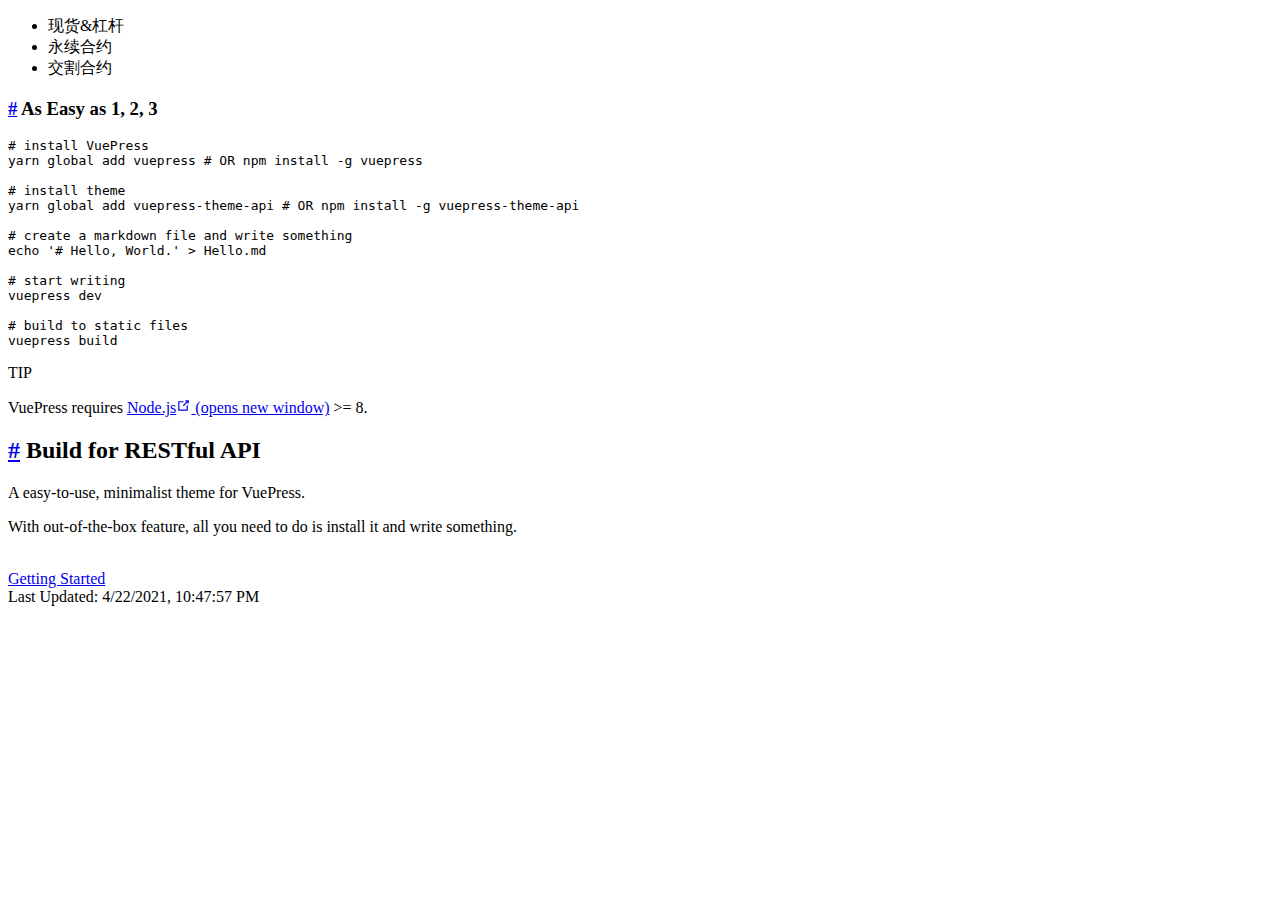
==== index.html @ 94642f02 "first commit" ====
<!DOCTYPE html>
<html lang="en-US">
  <head>
    <meta charset="utf-8">
    <meta name="viewport" content="width=device-width,initial-scale=1">
    <title>Hello, World. | Gate API v4</title>
    <meta name="generator" content="VuePress 1.8.2">
    
    <meta name="description" content="Not sure where to start? We’ve put together some handy guides and reference documentation you can use to start building.">
    
    <link rel="preload" href="/docs/assets/css/0.styles.b4df10a1.css" as="style"><link rel="preload" href="/docs/assets/js/app.af99fc4f.js" as="script"><link rel="preload" href="/docs/assets/js/3.7242781f.js" as="script"><link rel="preload" href="/docs/assets/js/10.f84e0425.js" as="script"><link rel="prefetch" href="/docs/assets/js/1.5fa237da.js"><link rel="prefetch" href="/docs/assets/js/11.2b601ce2.js"><link rel="prefetch" href="/docs/assets/js/12.4d19f472.js"><link rel="prefetch" href="/docs/assets/js/13.5e9a1e66.js"><link rel="prefetch" href="/docs/assets/js/14.4d64f87a.js"><link rel="prefetch" href="/docs/assets/js/15.a9e7e629.js"><link rel="prefetch" href="/docs/assets/js/4.935b17e7.js"><link rel="prefetch" href="/docs/assets/js/5.061dd00d.js"><link rel="prefetch" href="/docs/assets/js/6.2343206b.js"><link rel="prefetch" href="/docs/assets/js/7.2c3e2ad9.js"><link rel="prefetch" href="/docs/assets/js/8.8658c51e.js"><link rel="prefetch" href="/docs/assets/js/9.aeb3e48e.js">
    <link rel="stylesheet" href="/docs/assets/css/0.styles.b4df10a1.css">
  </head>
  <body>
    <div id="app" data-server-rendered="true"><div class="theme__container"><div class="pageHeader pageHeader"><ul class="pageNav"><li class="navItem"> 
      现货&amp;杠杆
      <div class="navPopup"><!----></div></li><li class="navItem"> 
      永续合约
      <div class="navPopup"><!----></div></li><li class="navItem"> 
      交割合约
      <div class="navPopup"><!----></div></li></ul></div> <div class="row"><div class="col-md-3 col-lg-2 sidebar__container"><div class="menu menu__container"><div class="menu__box"><a class="menu__btn"><div class="hamburger"><span class="line"></span> <span class="line"></span> <span class="line"></span></div></a></div></div> <div class="sidebar" style="width:100%;display:none;"><div class="group"><div class="group__title">Search</div> <div class="group__body"><div class="search search__container"><div class="search__heading"><input type="text" value="" class="search__ipt"></div> <div class="search__body"><ul class="search__list" style="display:none;"><li class="search__item"><a href="/docs/1-configurations/">Config Reference</a></li><li class="search__item"><a href="/docs/1-configurations/#config-file">Config File</a></li><li class="search__item"><a href="/docs/1-configurations/#homepage">Homepage</a></li><li class="search__item"><a href="/docs/1-configurations/#sidebar">Sidebar</a></li><li class="search__item"><a href="/docs/1-configurations/#page-layout">Page Layout</a></li></ul></div></div></div></div> <div class="group"><div class="group__body"><div class="sidebar__lang"><div class="select select__container"><select value="/" class="select__item"><option value="/" class="select__option">
      English
    </option><option value="/zh/" class="select__option">
      简体中文
    </option></select></div></div></div></div> <div class="group"><div class="group__title">
      configurations
    </div> <div class="group__body"><div class="group__category category"><div class="category__label"><a href="/docs/1-configurations/" class="category__link sidebar-link">Config Reference</a></div></div> <div><div class="group__category category"><div class="category__label"><a href="/docs/1-configurations/#config-file" class="category__link sidebar-link">Config File</a></div></div><div class="group__category category"><div class="category__label"><a href="/docs/1-configurations/#homepage" class="category__link sidebar-link">Homepage</a></div></div><div class="group__category category"><div class="category__label"><a href="/docs/1-configurations/#sidebar" class="category__link sidebar-link">Sidebar</a></div></div><div class="group__category category"><div class="category__label"><a href="/docs/1-configurations/#page-layout" class="category__link sidebar-link">Page Layout</a></div></div><div class="group__category category"><div class="category__label"><a href="/docs/1-configurations/#i81n" class="category__link sidebar-link">I81n</a></div></div></div> <div><div class="group__category category"><div class="category__label"><a href="/docs/1-configurations/1-components.html" class="category__link sidebar-link">Built-In Components</a></div> <div><div class="category__headers"><div class="category__header-item"><a href="/docs/1-configurations/1-components.html#block-component" class="category__link sidebar-link">Block Component</a></div></div><div class="category__headers"><div class="category__header-item"><a href="/docs/1-configurations/1-components.html#api-component" class="category__link sidebar-link">API Component</a></div></div><div class="category__headers"><div class="category__header-item"><a href="/docs/1-configurations/1-components.html#example-component" class="category__link sidebar-link">Example Component</a></div></div><div class="category__headers"><div class="category__header-item"><a href="/docs/1-configurations/1-components.html#curl-component" class="category__link sidebar-link">Curl Component</a></div></div><div class="category__headers"><div class="category__header-item"><a href="/docs/1-configurations/1-components.html#button-component" class="category__link sidebar-link">Button Component</a></div></div><div class="category__headers"><div class="category__header-item"><a href="/docs/1-configurations/1-components.html#section-component" class="category__link sidebar-link">Section Component</a></div></div></div></div><div class="group__category category"><div class="category__label"><a href="/docs/1-configurations/2-template.html" class="category__link sidebar-link">File Template</a></div> <!----></div></div></div></div></div></div> <div class="col-md-9 col-lg-10 content__container"><div class="page__container"><div custom="" class="content__default"><h3 id="as-easy-as-1-2-3"><a href="#as-easy-as-1-2-3" class="header-anchor">#</a> As Easy as 1, 2, 3</h3> <div class="language-bash extra-class"><pre class="language-bash"><code><span class="token comment"># install VuePress</span>
<span class="token function">yarn</span> global <span class="token function">add</span> vuepress <span class="token comment"># OR npm install -g vuepress</span>

<span class="token comment"># install theme</span>
<span class="token function">yarn</span> global <span class="token function">add</span> vuepress-theme-api <span class="token comment"># OR npm install -g vuepress-theme-api</span>

<span class="token comment"># create a markdown file and write something</span>
<span class="token builtin class-name">echo</span> <span class="token string">'# Hello, World.'</span> <span class="token operator">&gt;</span> Hello.md

<span class="token comment"># start writing</span>
vuepress dev

<span class="token comment"># build to static files</span>
vuepress build
</code></pre></div><div class="custom-block tip"><p class="custom-block-title">TIP</p> <p>VuePress requires <a href="http://nodejs.org/" target="_blank" rel="noopener noreferrer">Node.js<span><svg xmlns="http://www.w3.org/2000/svg" aria-hidden="true" focusable="false" x="0px" y="0px" viewBox="0 0 100 100" width="15" height="15" class="icon outbound"><path fill="currentColor" d="M18.8,85.1h56l0,0c2.2,0,4-1.8,4-4v-32h-8v28h-48v-48h28v-8h-32l0,0c-2.2,0-4,1.8-4,4v56C14.8,83.3,16.6,85.1,18.8,85.1z"></path> <polygon fill="currentColor" points="45.7,48.7 51.3,54.3 77.2,28.5 77.2,37.2 85.2,37.2 85.2,14.9 62.8,14.9 62.8,22.9 71.5,22.9"></polygon></svg> <span class="sr-only">(opens new window)</span></span></a> &gt;= 8.</p></div> <section class="section section--dark section--center"><div class="container"><h2 id="build-for-restful-api"><a href="#build-for-restful-api" class="header-anchor">#</a> Build for RESTful API</h2> <p>A easy-to-use, minimalist theme for VuePress.</p> <p>With out-of-the-box feature, all you need to do is install it and write something.</p> <br> <a href="/docs/getting-started/" class="btn btn--light btn--default">Getting Started</a></div></section></div> <div class="content__footer-container"><div class="content__footer"><div class="last-updated"><span class="prefix">Last Updated:</span> <span class="time">4/22/2021, 10:47:57 PM</span></div> <!----></div></div></div></div></div> <!----></div><div class="global-ui"></div></div>
    <script src="/docs/assets/js/app.af99fc4f.js" defer></script><script src="/docs/assets/js/3.7242781f.js" defer></script><script src="/docs/assets/js/10.f84e0425.js" defer></script>
  </body>
</html>
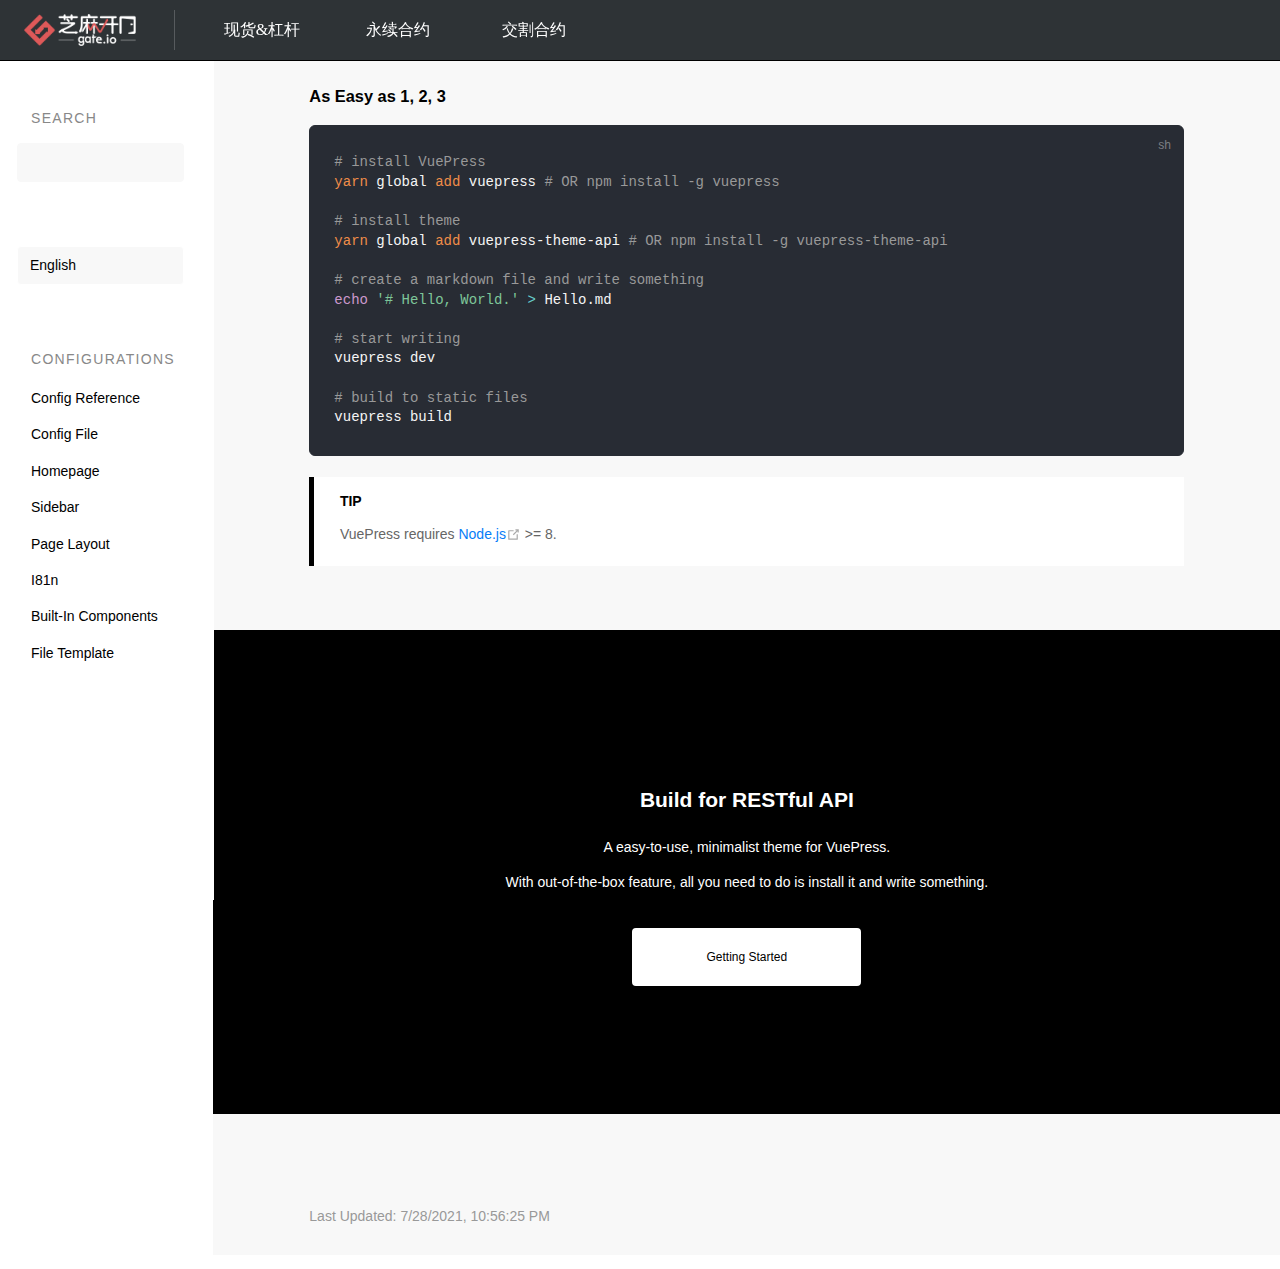
==== commit b364cb6f: "first" ====
--- a/index.html
+++ b/index.html
@@ -8,8 +8,8 @@
     
     <meta name="description" content="Not sure where to start? We’ve put together some handy guides and reference documentation you can use to start building.">
     
-    <link rel="preload" href="/docs/assets/css/0.styles.b4df10a1.css" as="style"><link rel="preload" href="/docs/assets/js/app.af99fc4f.js" as="script"><link rel="preload" href="/docs/assets/js/3.7242781f.js" as="script"><link rel="preload" href="/docs/assets/js/10.f84e0425.js" as="script"><link rel="prefetch" href="/docs/assets/js/1.5fa237da.js"><link rel="prefetch" href="/docs/assets/js/11.2b601ce2.js"><link rel="prefetch" href="/docs/assets/js/12.4d19f472.js"><link rel="prefetch" href="/docs/assets/js/13.5e9a1e66.js"><link rel="prefetch" href="/docs/assets/js/14.4d64f87a.js"><link rel="prefetch" href="/docs/assets/js/15.a9e7e629.js"><link rel="prefetch" href="/docs/assets/js/4.935b17e7.js"><link rel="prefetch" href="/docs/assets/js/5.061dd00d.js"><link rel="prefetch" href="/docs/assets/js/6.2343206b.js"><link rel="prefetch" href="/docs/assets/js/7.2c3e2ad9.js"><link rel="prefetch" href="/docs/assets/js/8.8658c51e.js"><link rel="prefetch" href="/docs/assets/js/9.aeb3e48e.js">
-    <link rel="stylesheet" href="/docs/assets/css/0.styles.b4df10a1.css">
+    <link rel="preload" href="./assets/css/0.styles.b4df10a1.css" as="style"><link rel="preload" href="./assets/js/app.3ecf9472.js" as="script"><link rel="preload" href="./assets/js/3.7242781f.js" as="script"><link rel="preload" href="./assets/js/10.f84e0425.js" as="script"><link rel="prefetch" href="./assets/js/1.5fa237da.js"><link rel="prefetch" href="./assets/js/11.2b601ce2.js"><link rel="prefetch" href="./assets/js/12.4d2345cf.js"><link rel="prefetch" href="./assets/js/13.52ae3956.js"><link rel="prefetch" href="./assets/js/14.4d64f87a.js"><link rel="prefetch" href="./assets/js/15.a9e7e629.js"><link rel="prefetch" href="./assets/js/4.935b17e7.js"><link rel="prefetch" href="./assets/js/5.061dd00d.js"><link rel="prefetch" href="./assets/js/6.2343206b.js"><link rel="prefetch" href="./assets/js/7.2c3e2ad9.js"><link rel="prefetch" href="./assets/js/8.9fa221af.js"><link rel="prefetch" href="./assets/js/9.a76c9ec2.js">
+    <link rel="stylesheet" href="./assets/css/0.styles.b4df10a1.css">
   </head>
   <body>
     <div id="app" data-server-rendered="true"><div class="theme__container"><div class="pageHeader pageHeader"><ul class="pageNav"><li class="navItem"> 
@@ -18,13 +18,13 @@
       永续合约
       <div class="navPopup"><!----></div></li><li class="navItem"> 
       交割合约
-      <div class="navPopup"><!----></div></li></ul></div> <div class="row"><div class="col-md-3 col-lg-2 sidebar__container"><div class="menu menu__container"><div class="menu__box"><a class="menu__btn"><div class="hamburger"><span class="line"></span> <span class="line"></span> <span class="line"></span></div></a></div></div> <div class="sidebar" style="width:100%;display:none;"><div class="group"><div class="group__title">Search</div> <div class="group__body"><div class="search search__container"><div class="search__heading"><input type="text" value="" class="search__ipt"></div> <div class="search__body"><ul class="search__list" style="display:none;"><li class="search__item"><a href="/docs/1-configurations/">Config Reference</a></li><li class="search__item"><a href="/docs/1-configurations/#config-file">Config File</a></li><li class="search__item"><a href="/docs/1-configurations/#homepage">Homepage</a></li><li class="search__item"><a href="/docs/1-configurations/#sidebar">Sidebar</a></li><li class="search__item"><a href="/docs/1-configurations/#page-layout">Page Layout</a></li></ul></div></div></div></div> <div class="group"><div class="group__body"><div class="sidebar__lang"><div class="select select__container"><select value="/" class="select__item"><option value="/" class="select__option">
+      <div class="navPopup"><!----></div></li></ul></div> <div class="row"><div class="col-md-3 col-lg-2 sidebar__container"><div class="menu menu__container"><div class="menu__box"><a class="menu__btn"><div class="hamburger"><span class="line"></span> <span class="line"></span> <span class="line"></span></div></a></div></div> <div class="sidebar" style="width:100%;display:none;"><div class="group"><div class="group__title">Search</div> <div class="group__body"><div class="search search__container"><div class="search__heading"><input type="text" value="" class="search__ipt"></div> <div class="search__body"><ul class="search__list" style="display:none;"><li class="search__item"><a href="/1-configurations/">Config Reference</a></li><li class="search__item"><a href="/1-configurations/#config-file">Config File</a></li><li class="search__item"><a href="/1-configurations/#homepage">Homepage</a></li><li class="search__item"><a href="/1-configurations/#sidebar">Sidebar</a></li><li class="search__item"><a href="/1-configurations/#page-layout">Page Layout</a></li></ul></div></div></div></div> <div class="group"><div class="group__body"><div class="sidebar__lang"><div class="select select__container"><select value="/" class="select__item"><option value="/" class="select__option">
       English
     </option><option value="/zh/" class="select__option">
       简体中文
     </option></select></div></div></div></div> <div class="group"><div class="group__title">
       configurations
-    </div> <div class="group__body"><div class="group__category category"><div class="category__label"><a href="/docs/1-configurations/" class="category__link sidebar-link">Config Reference</a></div></div> <div><div class="group__category category"><div class="category__label"><a href="/docs/1-configurations/#config-file" class="category__link sidebar-link">Config File</a></div></div><div class="group__category category"><div class="category__label"><a href="/docs/1-configurations/#homepage" class="category__link sidebar-link">Homepage</a></div></div><div class="group__category category"><div class="category__label"><a href="/docs/1-configurations/#sidebar" class="category__link sidebar-link">Sidebar</a></div></div><div class="group__category category"><div class="category__label"><a href="/docs/1-configurations/#page-layout" class="category__link sidebar-link">Page Layout</a></div></div><div class="group__category category"><div class="category__label"><a href="/docs/1-configurations/#i81n" class="category__link sidebar-link">I81n</a></div></div></div> <div><div class="group__category category"><div class="category__label"><a href="/docs/1-configurations/1-components.html" class="category__link sidebar-link">Built-In Components</a></div> <div><div class="category__headers"><div class="category__header-item"><a href="/docs/1-configurations/1-components.html#block-component" class="category__link sidebar-link">Block Component</a></div></div><div class="category__headers"><div class="category__header-item"><a href="/docs/1-configurations/1-components.html#api-component" class="category__link sidebar-link">API Component</a></div></div><div class="category__headers"><div class="category__header-item"><a href="/docs/1-configurations/1-components.html#example-component" class="category__link sidebar-link">Example Component</a></div></div><div class="category__headers"><div class="category__header-item"><a href="/docs/1-configurations/1-components.html#curl-component" class="category__link sidebar-link">Curl Component</a></div></div><div class="category__headers"><div class="category__header-item"><a href="/docs/1-configurations/1-components.html#button-component" class="category__link sidebar-link">Button Component</a></div></div><div class="category__headers"><div class="category__header-item"><a href="/docs/1-configurations/1-components.html#section-component" class="category__link sidebar-link">Section Component</a></div></div></div></div><div class="group__category category"><div class="category__label"><a href="/docs/1-configurations/2-template.html" class="category__link sidebar-link">File Template</a></div> <!----></div></div></div></div></div></div> <div class="col-md-9 col-lg-10 content__container"><div class="page__container"><div custom="" class="content__default"><h3 id="as-easy-as-1-2-3"><a href="#as-easy-as-1-2-3" class="header-anchor">#</a> As Easy as 1, 2, 3</h3> <div class="language-bash extra-class"><pre class="language-bash"><code><span class="token comment"># install VuePress</span>
+    </div> <div class="group__body"><div class="group__category category"><div class="category__label"><a href="/1-configurations/" class="category__link sidebar-link">Config Reference</a></div></div> <div><div class="group__category category"><div class="category__label"><a href="/1-configurations/#config-file" class="category__link sidebar-link">Config File</a></div></div><div class="group__category category"><div class="category__label"><a href="/1-configurations/#homepage" class="category__link sidebar-link">Homepage</a></div></div><div class="group__category category"><div class="category__label"><a href="/1-configurations/#sidebar" class="category__link sidebar-link">Sidebar</a></div></div><div class="group__category category"><div class="category__label"><a href="/1-configurations/#page-layout" class="category__link sidebar-link">Page Layout</a></div></div><div class="group__category category"><div class="category__label"><a href="/1-configurations/#i81n" class="category__link sidebar-link">I81n</a></div></div></div> <div><div class="group__category category"><div class="category__label"><a href="/1-configurations/1-components.html" class="category__link sidebar-link">Built-In Components</a></div> <div><div class="category__headers"><div class="category__header-item"><a href="/1-configurations/1-components.html#block-component" class="category__link sidebar-link">Block Component</a></div></div><div class="category__headers"><div class="category__header-item"><a href="/1-configurations/1-components.html#api-component" class="category__link sidebar-link">API Component</a></div></div><div class="category__headers"><div class="category__header-item"><a href="/1-configurations/1-components.html#example-component" class="category__link sidebar-link">Example Component</a></div></div><div class="category__headers"><div class="category__header-item"><a href="/1-configurations/1-components.html#curl-component" class="category__link sidebar-link">Curl Component</a></div></div><div class="category__headers"><div class="category__header-item"><a href="/1-configurations/1-components.html#button-component" class="category__link sidebar-link">Button Component</a></div></div><div class="category__headers"><div class="category__header-item"><a href="/1-configurations/1-components.html#section-component" class="category__link sidebar-link">Section Component</a></div></div></div></div><div class="group__category category"><div class="category__label"><a href="/1-configurations/2-template.html" class="category__link sidebar-link">File Template</a></div> <!----></div></div></div></div></div></div> <div class="col-md-9 col-lg-10 content__container"><div class="page__container"><div custom="" class="content__default"><h3 id="as-easy-as-1-2-3"><a href="#as-easy-as-1-2-3" class="header-anchor">#</a> As Easy as 1, 2, 3</h3> <div class="language-bash extra-class"><pre class="language-bash"><code><span class="token comment"># install VuePress</span>
 <span class="token function">yarn</span> global <span class="token function">add</span> vuepress <span class="token comment"># OR npm install -g vuepress</span>
 
 <span class="token comment"># install theme</span>
@@ -38,7 +38,7 @@
 
 <span class="token comment"># build to static files</span>
 vuepress build
-</code></pre></div><div class="custom-block tip"><p class="custom-block-title">TIP</p> <p>VuePress requires <a href="http://nodejs.org/" target="_blank" rel="noopener noreferrer">Node.js<span><svg xmlns="http://www.w3.org/2000/svg" aria-hidden="true" focusable="false" x="0px" y="0px" viewBox="0 0 100 100" width="15" height="15" class="icon outbound"><path fill="currentColor" d="M18.8,85.1h56l0,0c2.2,0,4-1.8,4-4v-32h-8v28h-48v-48h28v-8h-32l0,0c-2.2,0-4,1.8-4,4v56C14.8,83.3,16.6,85.1,18.8,85.1z"></path> <polygon fill="currentColor" points="45.7,48.7 51.3,54.3 77.2,28.5 77.2,37.2 85.2,37.2 85.2,14.9 62.8,14.9 62.8,22.9 71.5,22.9"></polygon></svg> <span class="sr-only">(opens new window)</span></span></a> &gt;= 8.</p></div> <section class="section section--dark section--center"><div class="container"><h2 id="build-for-restful-api"><a href="#build-for-restful-api" class="header-anchor">#</a> Build for RESTful API</h2> <p>A easy-to-use, minimalist theme for VuePress.</p> <p>With out-of-the-box feature, all you need to do is install it and write something.</p> <br> <a href="/docs/getting-started/" class="btn btn--light btn--default">Getting Started</a></div></section></div> <div class="content__footer-container"><div class="content__footer"><div class="last-updated"><span class="prefix">Last Updated:</span> <span class="time">4/22/2021, 10:47:57 PM</span></div> <!----></div></div></div></div></div> <!----></div><div class="global-ui"></div></div>
-    <script src="/docs/assets/js/app.af99fc4f.js" defer></script><script src="/docs/assets/js/3.7242781f.js" defer></script><script src="/docs/assets/js/10.f84e0425.js" defer></script>
+</code></pre></div><div class="custom-block tip"><p class="custom-block-title">TIP</p> <p>VuePress requires <a href="http://nodejs.org/" target="_blank" rel="noopener noreferrer">Node.js<span><svg xmlns="http://www.w3.org/2000/svg" aria-hidden="true" focusable="false" x="0px" y="0px" viewBox="0 0 100 100" width="15" height="15" class="icon outbound"><path fill="currentColor" d="M18.8,85.1h56l0,0c2.2,0,4-1.8,4-4v-32h-8v28h-48v-48h28v-8h-32l0,0c-2.2,0-4,1.8-4,4v56C14.8,83.3,16.6,85.1,18.8,85.1z"></path> <polygon fill="currentColor" points="45.7,48.7 51.3,54.3 77.2,28.5 77.2,37.2 85.2,37.2 85.2,14.9 62.8,14.9 62.8,22.9 71.5,22.9"></polygon></svg> <span class="sr-only">(opens new window)</span></span></a> &gt;= 8.</p></div> <section class="section section--dark section--center"><div class="container"><h2 id="build-for-restful-api"><a href="#build-for-restful-api" class="header-anchor">#</a> Build for RESTful API</h2> <p>A easy-to-use, minimalist theme for VuePress.</p> <p>With out-of-the-box feature, all you need to do is install it and write something.</p> <br> <a href="/getting-started/" class="btn btn--light btn--default">Getting Started</a></div></section></div> <div class="content__footer-container"><div class="content__footer"><div class="last-updated"><span class="prefix">Last Updated:</span> <span class="time">7/28/2021, 10:56:25 PM</span></div> <!----></div></div></div></div></div> <!----></div><div class="global-ui"></div></div>
+    <script src="./assets/js/app.3ecf9472.js" defer></script><script src="./assets/js/3.7242781f.js" defer></script><script src="./assets/js/10.f84e0425.js" defer></script>
   </body>
 </html>
--- a/assets/css/0.styles.b4df10a1.css
+++ b/assets/css/0.styles.b4df10a1.css
@@ -0,0 +1 @@
+.btn{position:relative;display:inline-block;padding:1.5em 6em;border:2px solid #000;font-size:12px;border-radius:4px;transition:border .2s,background .2s,color .2s ease-out}.btn:hover{color:#000;background-color:#fff;cursor:pointer}.btn--default{color:#fff;background-color:#000}.btn--light{color:#000;border-color:#fff;background-color:#fff}.btn--light:hover{color:#fff;background-color:#000}.btn--small{padding:1em 4em}.btn--large{font-size:14px}.btn--loading img{width:1em;height:1em}.btn__loading-wrapper{position:absolute;top:0;left:0;display:flex;width:100%;height:100%;justify-content:center;align-items:center;background-color:#000}.btn__loading-wrapper img{-webkit-animation:loadingCircle 1s linear infinite;animation:loadingCircle 1s linear infinite}@-webkit-keyframes loadingCircle{0%{transform-origin:50% 50%;transform:rotate(0deg)}to{transform-origin:50% 50%;transform:rotate(1turn)}}@keyframes loadingCircle{0%{transform-origin:50% 50%;transform:rotate(0deg)}to{transform-origin:50% 50%;transform:rotate(1turn)}}.section{padding:8rem 0;margin-top:4rem;margin-bottom:4rem}.section--dark{color:#fff;background-color:#000}.section--light{color:#000;background-color:#fff}.section--center{text-align:center}.enhance-mode__homepage{padding:6rem 4rem;justify-content:center}.examples .custom-block.tip{border-color:#fff}.examples .custom-block.tip .custom-block-title{color:#fff}.curl__body{outline:none}#message__container{position:fixed;top:16px;left:0;z-index:20;width:100%;font-size:14px;line-height:1.5;pointer-events:none}.message{padding:8px;margin-top:-8px;text-align:center}.message__notice{display:inline-block;padding:10px 16px;color:rgba(0,0,0,.651);background:#fff;border-radius:4px;box-shadow:0 4px 12px rgba(0,0,0,.15);pointer-events:all}.message__content{display:flex;align-items:center}.message__icon{display:block;width:16px;height:16px;margin-right:8px;background:no-repeat 0 0;background-size:100%}.message__icon--info{background-image:url("[data-uri]")}.message__icon--success{background-image:url("[data-uri]")}.message__icon--warning{background-image:url("[data-uri]")}.message__icon--error{background-image:url("[data-uri]")}.move-up-enter{opacity:0;-webkit-animation-timing-function:cubic-bezier(.08,.82,.17,1);animation-timing-function:cubic-bezier(.08,.82,.17,1);-webkit-animation-duration:.2s;animation-duration:.2s;-webkit-animation-fill-mode:both;animation-fill-mode:both}.move-up-enter.move-up-enter-active{-webkit-animation-name:moveUpIn;animation-name:moveUpIn;-webkit-animation-play-state:running;animation-play-state:running}.move-up-leave{-webkit-animation-timing-function:cubic-bezier(.6,.04,.98,.34);animation-timing-function:cubic-bezier(.6,.04,.98,.34);-webkit-animation-duration:.3s;animation-duration:.3s;-webkit-animation-fill-mode:both;animation-fill-mode:both}.move-up-leave.move-up-leave-active{-webkit-animation-name:moveUpOut;animation-name:moveUpOut;-webkit-animation-play-state:running;animation-play-state:running;pointer-events:none}@-webkit-keyframes moveUpIn{0%{transform-origin:0 0;transform:translateY(-100%);opacity:0}to{transform-origin:0 0;transform:translateY(0);opacity:1}}@keyframes moveUpIn{0%{transform-origin:0 0;transform:translateY(-100%);opacity:0}to{transform-origin:0 0;transform:translateY(0);opacity:1}}@-webkit-keyframes moveUpOut{0%{transform-origin:0 0;transform:translateY(0);opacity:1}to{height:0;transform-origin:0 0;transform:translateY(-100%);opacity:0}}@keyframes moveUpOut{0%{transform-origin:0 0;transform:translateY(0);opacity:1}to{height:0;transform-origin:0 0;transform:translateY(-100%);opacity:0}}.select__container{width:100%;padding-left:16px;padding-right:30px;-webkit-user-select:none;-moz-user-select:none;-ms-user-select:none;user-select:none}.select__container select{width:100%;padding:8px 12px;border:1px solid #fff;box-shadow:none;border-radius:4px;-webkit-appearance:none;-moz-appearance:none;appearance:none;outline:none;cursor:pointer;background-color:#f8f8f8}.select__container select:hover{border-color:#888}.hamburger{position:relative;display:inline-block;width:30px;height:30px}.hamburger:before{position:absolute;top:50%;left:50%;width:100%;height:100%;border:2px solid transparent;content:"";transform:translate(-50%,-50%);border-radius:100%;transition:all .3s ease-in-out}.hamburger .line{width:24px;height:2px;background-color:#121212;display:block;margin:6px auto;transition:all .3s ease-in-out}.hamburger.is-active{transform:rotate(45deg)}.hamburger.is-active:before{border-color:#121212}.hamburger.is-active .line{width:16px}.hamburger.is-active .line:first-child{transform:translateY(8px)}.hamburger.is-active .line:nth-child(2){opacity:0}.hamburger.is-active .line:nth-child(3){transform:translateY(-8px) rotate(90deg)}@media screen and (max-width:720px){.menu__container{height:3rem}.menu__box{position:fixed;top:0;left:0;z-index:3;display:block;width:100%;padding:.625rem 2rem;font-size:0;text-align:right}}@media screen and (min-width:720px){.menu__container{display:none}.sidebar{display:block!important}}.blank{width:100%}.global-style__body__scroll-disabled{height:100%;overflow:hidden}.fade-enter-active,.fade-leave-active{transition:opacity .3s ease-in-out}.fade-enter,.fade-leave-to{opacity:0}.network__container{position:fixed;z-index:10;text-align:left}.network__container,.network__mask{top:0;left:0;width:100%;height:100%}.network__mask{position:absolute;background-color:rgba(0,0,0,.3)}.network__box{position:absolute;top:6rem;left:50%;max-width:90%;padding:1.625rem 2rem;transform:translateX(-50%);border-radius:.25rem;color:#000;background-color:#fff}@media screen and (max-width:720px){.network__box{width:90%}}.network__heading{position:relative;font-size:1.25rem;-webkit-user-select:none;-moz-user-select:none;-ms-user-select:none;user-select:none;cursor:ew-resize}.network__close-btn{position:absolute;top:0;right:0;width:26px;height:26px;font-size:26px;line-height:22px;text-align:center;transition:all .6s ease-in-out;cursor:pointer}.network__close-btn:hover{transform:rotate(1turn)}.network__body{display:flex;margin-top:2rem;margin-left:-1rem;margin-right:-1rem}.network__cont{flex:1 1 auto;width:50%;padding:0 1rem}@media screen and (max-width:720px){.network__cont{width:100%}}@media screen and (max-width:720px){.network__request{display:none}}.network__request--collapse{display:none;flex:0 0 auto;width:0;padding:0}.network-section__title{-webkit-user-select:none;-moz-user-select:none;-ms-user-select:none;user-select:none}.network-section__body{max-width:34rem;padding:.875rem;margin:.5rem 0;overflow:auto;border-radius:4px;background-color:#f6f8fa}.network-section__cont{white-space:pre}@media screen and (min-width:720px){.network-section__cont{min-width:38rem}}.network__header .network-section__body{height:4rem}.network__payload .network-section__body{height:18rem}.network__response-body .network-section__body{height:24rem}.search__container{width:100%;padding-left:16px;padding-right:30px;-webkit-user-select:none;-moz-user-select:none;-ms-user-select:none;user-select:none}.search__container input{width:100%;padding:8px 12px;border:1px solid #f8f8f8;box-shadow:none;border-radius:4px;-webkit-appearance:none;-moz-appearance:none;appearance:none;outline:none;background-color:#f8f8f8}.search__container input:focus,.search__container input:hover{border-color:#888}.search__body{position:relative}.search__list{position:absolute;left:0;top:5px;width:100%;padding:1.2em 1em;box-shadow:5px 5px 25px 0 rgba(46,61,73,.1);background-color:#fff}.search__item{width:100%;margin:4px 0;list-style:none;white-space:nowrap;overflow:hidden;text-overflow:ellipsis}.search__item a{display:block;color:#2c3e50}.const--not-defined{cursor:help}html{scroll-behavior:smooth}.icon.outbound{color:#aaa;display:inline-block;vertical-align:middle;position:relative;top:-1px}.sr-only{position:absolute;width:1px;height:1px;padding:0;margin:-1px;overflow:hidden;clip:rect(0,0,0,0);white-space:nowrap;border-width:0}.notfound-page[data-v-abcea0b8]{display:flex;align-items:center;justify-content:center;height:100vh;text-align:center}.content[data-v-abcea0b8]{display:flex;align-items:center;margin-bottom:24px}.content h1[data-v-abcea0b8]{padding:0;margin:0;font-size:20px;font-weight:500}.content h1[data-v-abcea0b8]:after{margin:0 10px;content:"·"}.content p[data-v-abcea0b8]{margin:0 10px 0 0;font-size:14px}.content .backto[data-v-abcea0b8]{font-size:14px;text-decoration:none;color:#067df7}.sidebar{position:fixed;top:60px;bottom:0;z-index:2;width:100%;margin-left:1px;padding-top:3rem;overflow:auto;background:#fff;-webkit-user-select:none;-moz-user-select:none;-ms-user-select:none;user-select:none}.group{margin-bottom:4rem}.group__title{padding-left:30px;margin-bottom:1em;font-size:14px;font-weight:300;letter-spacing:1.3px;text-transform:uppercase;color:#888}.category a,.category a:hover{color:#000}.category__header-item,.category__label{margin:.6em 0;line-height:2em}.category__headers,.category__label{border-left:4px solid #fff;border-right:4px solid #fff}.category__link{display:block;padding:0 26px}.category__headers{display:none}.category--active .category__headers,.category--selected .category__headers{display:block}.category--active.category__headers,.category--active .category__label,.category .router-link-exact-active,.category:hover .category__label,.category__headers:hover{font-weight:600;border-left-color:#000}.category__header-item{position:relative;padding-left:30px;margin:.1em 0}.category__header-item .category__link{padding-left:20px}.category__header-item:before{position:absolute;margin-right:4px;color:#979797;content:"-"}.home__header{margin:10rem 0;text-align:center}.home__title{font-size:46px;font-weight:400}.home__description{padding:0 20%;margin-bottom:5rem;font-size:18px;line-height:24px;color:#000}.home__body{justify-content:center}.home__content{padding:6rem 4rem;border-top:1px solid #eaeaea}.home__footer{margin-bottom:3rem;margin-left:4rem;margin-right:4rem;text-align:center}.page__container{min-height:100vh;padding:4rem 6rem 0;overflow:auto;background-color:#f8f8f8}.page__container .curl__container{text-align:center}@media screen and (max-width:720px){.page__container{padding:2rem 2rem 0}.page__container .content-block,.page__container .content-block__cont,.page__container .content-block__heading{width:100%;padding:1rem 0 0;margin:0;background-color:#f8f8f8}.page__container .content-block__cont{padding-top:0}.page__container .content-block:after{background-image:none}.page__container .content-block__body{flex-direction:column}.page__container .content-block__examples{padding:0;margin:0;width:100%}.page__container .examples{width:100%;padding:1rem;background-color:#000;border-radius:6px}}.content__footer{display:flex;justify-content:space-between;padding:2em 0;font-size:14px;color:#999}.content__footer .edit-link{display:flex;align-items:center}.content__footer .edit-link a{margin-right:.5em;font-weight:600;color:#000}.content__footer .edit-link svg{vertical-align:middle}.page--block-layout .content__footer-container{margin:0 -3rem;background-color:#000}.page--block-layout .content__footer{width:50%;padding:0 3rem 2rem;background-color:#fafafa}.content-block{margin:-4rem -6rem 4rem;background-color:#000}.content-block:last-child{margin-bottom:0}.content-block:after{height:1px;display:block;content:"";width:100%;background-image:linear-gradient(90deg,#eaeaea 50%,#333 0)}.content-block:last-child:after{display:none}.content-block__heading{width:50%;padding:0;overflow:auto;background-color:#fafafa}.content-block__heading h1,.content-block__heading h2,.content-block__heading h3,.content-block__heading h4,.content-block__heading h5,.content-block__heading h6{padding:4rem 3rem 0}@media screen and (max-width:720px){.content-block__heading h1,.content-block__heading h2,.content-block__heading h3,.content-block__heading h4,.content-block__heading h5,.content-block__heading h6{padding:0}}.content-block__body{display:flex;overflow-x:hidden}.content-block__cont,.content-block__examples{width:50%;padding:0 3rem 2rem}.content-block__cont{background-color:#f8f8f8}.content-block__examples{color:#fff}.content-block__examples .btn{margin:2em 0}.content-block__examples blockquote{border-left-color:#fff}.content-block__examples blockquote p{color:#888}code[class*=language-],pre[class*=language-]{color:#ccc;background:none;font-family:Consolas,Monaco,Andale Mono,Ubuntu Mono,monospace;font-size:1em;text-align:left;white-space:pre;word-spacing:normal;word-break:normal;word-wrap:normal;line-height:1.5;-moz-tab-size:4;-o-tab-size:4;tab-size:4;-webkit-hyphens:none;-ms-hyphens:none;hyphens:none}pre[class*=language-]{padding:1em;margin:.5em 0;overflow:auto}:not(pre)>code[class*=language-],pre[class*=language-]{background:#2d2d2d}:not(pre)>code[class*=language-]{padding:.1em;border-radius:.3em;white-space:normal}.token.block-comment,.token.cdata,.token.comment,.token.doctype,.token.prolog{color:#999}.token.punctuation{color:#ccc}.token.attr-name,.token.deleted,.token.namespace,.token.tag{color:#e2777a}.token.function-name{color:#6196cc}.token.boolean,.token.function,.token.number{color:#f08d49}.token.class-name,.token.constant,.token.property,.token.symbol{color:#f8c555}.token.atrule,.token.builtin,.token.important,.token.keyword,.token.selector{color:#cc99cd}.token.attr-value,.token.char,.token.regex,.token.string,.token.variable{color:#7ec699}.token.entity,.token.operator,.token.url{color:#67cdcc}.token.bold,.token.important{font-weight:700}.token.italic{font-style:italic}.token.entity{cursor:help}.token.inserted{color:green}.container{width:100%;margin-left:auto;margin-right:auto}@media (min-width:576px){.container{max-width:540px}}@media (min-width:768px){.container{max-width:720px}}@media (min-width:992px){.container{max-width:960px}}@media (min-width:1200px){.container{max-width:1140px}}.container-fluid{width:100%;margin-left:auto;margin-right:auto}.row{display:flex;flex-wrap:wrap}.col-lg,.col-lg-1,.col-lg-2,.col-lg-3,.col-lg-4,.col-lg-5,.col-lg-6,.col-lg-7,.col-lg-8,.col-lg-9,.col-lg-10,.col-lg-11,.col-lg-12,.col-lg-auto,.col-md,.col-md-1,.col-md-2,.col-md-3,.col-md-4,.col-md-5,.col-md-6,.col-md-7,.col-md-8,.col-md-9,.col-md-10,.col-md-11,.col-md-12,.col-md-auto,.col-sm,.col-sm-1,.col-sm-2,.col-sm-3,.col-sm-4,.col-sm-5,.col-sm-6,.col-sm-7,.col-sm-8,.col-sm-9,.col-sm-10,.col-sm-11,.col-sm-12,.col-sm-auto,.col-xl,.col-xl-1,.col-xl-2,.col-xl-3,.col-xl-4,.col-xl-5,.col-xl-6,.col-xl-7,.col-xl-8,.col-xl-9,.col-xl-10,.col-xl-11,.col-xl-12,.col-xl-auto,.col-xs,.col-xs-1,.col-xs-2,.col-xs-3,.col-xs-4,.col-xs-5,.col-xs-6,.col-xs-7,.col-xs-8,.col-xs-9,.col-xs-10,.col-xs-11,.col-xs-12,.col-xs-auto{position:relative;width:100%;min-height:1px}@media (min-width:0){.col-xs{flex-basis:0;flex-grow:1;max-width:100}.col-xs-auto{flex:0 0 auto;width:auto;max-width:none}.col-xs-1{flex:0 0 8.333333333333332%;max-width:8.333333333333332%}.col-xs-2{flex:0 0 16.666666666666664%;max-width:16.666666666666664%}.col-xs-3{flex:0 0 25%;max-width:25%}.col-xs-4{flex:0 0 33.33333333333333%;max-width:33.33333333333333%}.col-xs-5{flex:0 0 41.66666666666667%;max-width:41.66666666666667%}.col-xs-6{flex:0 0 50%;max-width:50%}.col-xs-7{flex:0 0 58.333333333333336%;max-width:58.333333333333336%}.col-xs-8{flex:0 0 66.66666666666666%;max-width:66.66666666666666%}.col-xs-9{flex:0 0 75%;max-width:75%}.col-xs-10{flex:0 0 83.33333333333334%;max-width:83.33333333333334%}.col-xs-11{flex:0 0 91.66666666666666%;max-width:91.66666666666666%}.col-xs-12{flex:0 0 100%;max-width:100%}}@media (min-width:576px){.col-sm{flex-basis:0;flex-grow:1;max-width:100}.col-sm-auto{flex:0 0 auto;width:auto;max-width:none}.col-sm-1{flex:0 0 8.333333333333332%;max-width:8.333333333333332%}.col-sm-2{flex:0 0 16.666666666666664%;max-width:16.666666666666664%}.col-sm-3{flex:0 0 25%;max-width:25%}.col-sm-4{flex:0 0 33.33333333333333%;max-width:33.33333333333333%}.col-sm-5{flex:0 0 41.66666666666667%;max-width:41.66666666666667%}.col-sm-6{flex:0 0 50%;max-width:50%}.col-sm-7{flex:0 0 58.333333333333336%;max-width:58.333333333333336%}.col-sm-8{flex:0 0 66.66666666666666%;max-width:66.66666666666666%}.col-sm-9{flex:0 0 75%;max-width:75%}.col-sm-10{flex:0 0 83.33333333333334%;max-width:83.33333333333334%}.col-sm-11{flex:0 0 91.66666666666666%;max-width:91.66666666666666%}.col-sm-12{flex:0 0 100%;max-width:100%}}@media (min-width:768px){.col-md{flex-basis:0;flex-grow:1;max-width:100}.col-md-auto{flex:0 0 auto;width:auto;max-width:none}.col-md-1{flex:0 0 8.333333333333332%;max-width:8.333333333333332%}.col-md-2{flex:0 0 16.666666666666664%;max-width:16.666666666666664%}.col-md-3{flex:0 0 25%;max-width:25%}.col-md-4{flex:0 0 33.33333333333333%;max-width:33.33333333333333%}.col-md-5{flex:0 0 41.66666666666667%;max-width:41.66666666666667%}.col-md-6{flex:0 0 50%;max-width:50%}.col-md-7{flex:0 0 58.333333333333336%;max-width:58.333333333333336%}.col-md-8{flex:0 0 66.66666666666666%;max-width:66.66666666666666%}.col-md-9{flex:0 0 75%;max-width:75%}.col-md-10{flex:0 0 83.33333333333334%;max-width:83.33333333333334%}.col-md-11{flex:0 0 91.66666666666666%;max-width:91.66666666666666%}.col-md-12{flex:0 0 100%;max-width:100%}}@media (min-width:992px){.col-lg{flex-basis:0;flex-grow:1;max-width:100}.col-lg-auto{flex:0 0 auto;width:auto;max-width:none}.col-lg-1{flex:0 0 8.333333333333332%;max-width:8.333333333333332%}.col-lg-2{flex:0 0 16.666666666666664%;max-width:16.666666666666664%}.col-lg-3{flex:0 0 25%;max-width:25%}.col-lg-4{flex:0 0 33.33333333333333%;max-width:33.33333333333333%}.col-lg-5{flex:0 0 41.66666666666667%;max-width:41.66666666666667%}.col-lg-6{flex:0 0 50%;max-width:50%}.col-lg-7{flex:0 0 58.333333333333336%;max-width:58.333333333333336%}.col-lg-8{flex:0 0 66.66666666666666%;max-width:66.66666666666666%}.col-lg-9{flex:0 0 75%;max-width:75%}.col-lg-10{flex:0 0 83.33333333333334%;max-width:83.33333333333334%}.col-lg-11{flex:0 0 91.66666666666666%;max-width:91.66666666666666%}.col-lg-12{flex:0 0 100%;max-width:100%}}.col-1{flex:0 0 8.333333333333332%;max-width:8.333333333333332%}.col-2{flex:0 0 16.666666666666664%;max-width:16.666666666666664%}.col-3{flex:0 0 25%;max-width:25%}.col-4{flex:0 0 33.33333333333333%;max-width:33.33333333333333%}.col-5{flex:0 0 41.66666666666667%;max-width:41.66666666666667%}.col-6{flex:0 0 50%;max-width:50%}.col-7{flex:0 0 58.333333333333336%;max-width:58.333333333333336%}.col-8{flex:0 0 66.66666666666666%;max-width:66.66666666666666%}.col-9{flex:0 0 75%;max-width:75%}.col-10{flex:0 0 83.33333333333334%;max-width:83.33333333333334%}.col-11{flex:0 0 91.66666666666666%;max-width:91.66666666666666%}.col-12{flex:0 0 100%;max-width:100%}@media (min-width:1200px){.col-xl{flex-basis:0;flex-grow:1;max-width:100}.col-xl-auto{flex:0 0 auto;width:auto;max-width:none}.col-xl-1{flex:0 0 8.333333333333332%;max-width:8.333333333333332%}.col-xl-2{flex:0 0 16.666666666666664%;max-width:16.666666666666664%}.col-xl-3{flex:0 0 25%;max-width:25%}.col-xl-4{flex:0 0 33.33333333333333%;max-width:33.33333333333333%}.col-xl-5{flex:0 0 41.66666666666667%;max-width:41.66666666666667%}.col-xl-6{flex:0 0 50%;max-width:50%}.col-xl-7{flex:0 0 58.333333333333336%;max-width:58.333333333333336%}.col-xl-8{flex:0 0 66.66666666666666%;max-width:66.66666666666666%}.col-xl-9{flex:0 0 75%;max-width:75%}.col-xl-10{flex:0 0 83.33333333333334%;max-width:83.33333333333334%}.col-xl-11{flex:0 0 91.66666666666666%;max-width:91.66666666666666%}.col-xl-12{flex:0 0 100%;max-width:100%}}.justify-content-$breakpoints-start{justify-content:flex-start!important}.justify-content-$breakpoints-end{justify-content:flex-end!important}.justify-content-$breakpoints-center{justify-content:flex-center!important}.justify-content-$breakpoints-between{justify-content:flex-between!important}.justify-content-$breakpoints-around{justify-content:flex-around!important}.align-items-$breakpoints-start{align-items:flex-start!important}.align-items-$breakpoints-end{align-items:flex-end!important}.align-items-$breakpoints-center{align-items:flex-center!important}.align-items-$breakpoints-baseline{align-items:flex-baseline!important}.align-items-$breakpoints-stretch{align-items:flex-stretch!important}html{font-family:sans-serif;line-height:1.15;-webkit-text-size-adjust:100%;-ms-text-size-adjust:100%;-ms-overflow-style:scrollbar;-webkit-tap-highlight-color:rgba(0,0,0,0)}article,aside,figcaption,figure,footer,header,hgroup,main,nav,section{display:block}body{margin:0;font-family:-apple-system,BlinkMacSystemFont,Segoe UI,Helvetica,Arial,sans-serif,Apple Color Emoji,Segoe UI Emoji,Segoe UI Symbol;font-size:14px;font-weight:400;line-height:1.5;text-align:left;color:#000;background-color:#fff}[tabindex="-1"]:focus{outline:0!important}hr{box-sizing:content-box;height:0;overflow:visible}h1,h2,h3,h4,h5,h6{padding-top:1.25em}h1,h2,h3,h4,h5,h6,p{margin-top:0;margin-bottom:1em}abbr[data-original-title],abbr[title]{text-decoration:underline;-webkit-text-decoration:underline dotted;text-decoration:underline dotted;cursor:help;border-bottom:0}address{font-style:normal;line-height:inherit}address,dl,ol,ul{margin-bottom:1rem}dl,ol,ul{margin-top:0}ol ol,ol ul,ul ol,ul ul{margin-bottom:0}dt{font-weight:600}dd{margin-bottom:.5rem;margin-left:0}blockquote{margin:0 0 1rem}dfn{font-style:italic}b,strong{font-weight:bolder}small{font-size:80%}sub,sup{position:relative;font-size:75%;line-height:0;vertical-align:baseline}sub{bottom:-.25em}sup{top:-.5em}a{color:#067df7;text-decoration:none;background-color:transparent;-webkit-text-decoration-skip:objects}a:hover{color:#007bff;text-decoration:none}a:not([href]):not([tabindex]),a:not([href]):not([tabindex]):hover:focus{color:inherit;text-decoration:none}a:not([href]):not([tabindex]):focus{outline:0}code,kbd,pre,samp{font-family:SFMono-Regular,Consolas,Liberation Mono,Menlo,Courier,monospace;font-size:1em}pre{margin-top:0;margin-bottom:1rem;overflow:auto;-ms-overflow-style:scrollbar}figure{margin:0 0 1rem}img{vertical-align:middle;border-style:none}svg:not(:root){overflow:hidden}table{border-collapse:collapse}caption{padding-top:.75rem;padding-bottom:.75rem;color:#6c757d;text-align:left;caption-side:bottom}th{text-align:inherit}label{display:inline-block;margin-bottom:.5rem}button{border-radius:0}button:focus{outline:1px dotted;outline:5px auto -webkit-focus-ring-color}button,input,optgroup,select,textarea{margin:0;font-family:inherit;font-size:inherit;line-height:inherit}button,input{overflow:visible}button,select{text-transform:none}[type=reset],[type=submit],button,html [type=button]{-webkit-appearance:button}[type=button]::-moz-focus-inner,[type=reset]::-moz-focus-inner,[type=submit]::-moz-focus-inner,button::-moz-focus-inner{padding:0;border-style:none}input[type=checkbox],input[type=radio]{box-sizing:border-box;padding:0}input[type=date],input[type=datetime-local],input[type=month],input[type=time]{-webkit-appearance:listbox}textarea{overflow:auto;resize:vertical}fieldset{min-width:0;padding:0;margin:0;border:0}legend{display:block;width:100%;max-width:100%;padding:0;margin-bottom:.5rem;font-size:1.5rem;line-height:inherit;color:inherit;white-space:normal}progress{vertical-align:baseline}[type=number]::-webkit-inner-spin-button,[type=number]::-webkit-outer-spin-button{height:auto}[type=search]{outline-offset:-2px;-webkit-appearance:none}[type=search]::-webkit-search-cancel-button,[type=search]::-webkit-search-decoration{-webkit-appearance:none}::-webkit-file-upload-button{font:inherit;-webkit-appearance:button}output{display:inline-block}summary{display:list-item;cursor:pointer}template{display:none}[hidden]{display:none!important}*,:after,:before{box-sizing:border-box}::-moz-selection{color:#fff;background-color:#f81ce5}::selection{color:#fff;background-color:#f81ce5}body,html{padding:0;margin:0}.pageHeader{width:100%;height:60px;background-color:#2e3336;box-shadow:0 1px 0 0 #000;position:fixed;z-index:10;background-image:url(/logo.png);background-repeat:no-repeat;background-size:120px 40px;background-position:20px 10px;border-bottom:1px solid #2e3336}.pageNav{height:40px;left:174px;top:10px;border-left:1px solid hsla(0,0%,100%,.2);padding-left:18px}.pageNav,.pageNav .navItem{position:relative;display:flex;align-items:center}.pageNav .navItem{list-style-type:none;width:136px;height:60px;margin:0;padding-right:2px;justify-content:center;font-size:16px;font-family:PingFangSC-Medium,PingFang SC;font-weight:500;color:#fff;line-height:22px}.pageNav .navItem .navPopup{position:absolute;top:50px;width:150px}.pageNav .navItem .navPopup>ul{margin-top:15px;background:#43474a;border-radius:6px;box-sizing:border-box;padding-top:12px;padding-bottom:12px}.pageNav .navItem .navPopup>ul>li{list-style-type:none;width:100%;height:36px;padding:0;margin:0;display:flex;align-items:center;overflow:hidden;text-overflow:ellipsis;white-space:nowrap}.pageNav .navItem .navPopup>ul>li:hover{background:hsla(0,0%,100%,.1)}.pageNav .navItem .navPopup>ul>li>a{margin-left:20px;height:20px;font-size:14px;font-family:DINPro-Medium,DINPro;font-weight:500;color:#fff;line-height:18px}.pageNav .navItem:hover{cursor:pointer;border-bottom:2px solid #de5759}.internationalize{position:fixed;top:10}button,input{border:none;outline:none}button:focus,input:focus{outline:none}ol,ul{padding-left:0;list-style:none}li{list-style-type:circle;margin-left:20px;padding-left:4px}a.header-anchor{position:absolute;margin-left:-1em;margin-top:.2em;padding-right:.5em;font-size:.8em;font-weight:400;opacity:0}a.header-anchor:hover{text-decoration:none}h1,h2,h3,h4,h5,h6{position:relative}h1:hover .header-anchor,h2:hover .header-anchor,h3:hover .header-anchor,h4:hover .header-anchor,h5:hover .header-anchor,h6:hover .header-anchor{opacity:1}blockquote{padding:.8rem 1.6rem;border-left:5px solid #000;color:#888;margin:20px 0}blockquote p{color:#000}blockquote p:last-child{margin-bottom:0}table{width:100%;max-width:100%;margin-bottom:1rem;background:transparent}table,td,th{border:1px solid #eaeaea}td,th{padding:.75rem}.content.custom>h1,.content.custom>h2,.content.custom>h3,.content.custom>h4,.content.custom>h5,.content.custom>h6{margin-top:1.25em}.content.custom h1:first-child,.content.custom h2:first-child,.content.custom h3:first-child{margin-top:0}#nprogress{pointer-events:none}#nprogress .bar{background:#000;position:fixed;z-index:1031;top:0;left:0;width:100%;height:2px}#nprogress .peg{display:block;position:absolute;right:0;width:100px;height:100%;box-shadow:0 0 10px #000,0 0 5px #000;opacity:1;transform:rotate(3deg) translateY(-4px)}#nprogress .spinner{display:block;position:fixed;z-index:1031;top:15px;right:15px}#nprogress .spinner-icon{width:18px;height:18px;box-sizing:border-box;border-color:#000 transparent transparent #000;border-style:solid;border-width:2px;border-radius:50%;-webkit-animation:nprogress-spinner .4s linear infinite;animation:nprogress-spinner .4s linear infinite}.nprogress-custom-parent{overflow:hidden;position:relative}.nprogress-custom-parent #nprogress .bar,.nprogress-custom-parent #nprogress .spinner{position:absolute}.content-block code,p code{padding:.25rem .5rem;margin:0;font-size:.85em;color:#f81ce5;border-radius:3px;background-color:#f1f1f1}.content-block__examples code{background-color:#323232}.content-block pre,.content-block pre[class*=language-],.content__default pre,.content__default pre[class*=language-]{line-height:1.4;padding:1.25rem 1.5rem;background:transparent;overflow:auto}.content-block pre[class*=language-] code,.content-block pre code,.content__default pre[class*=language-] code,.content__default pre code{color:#f5f5f5;padding:0;background-color:transparent;border-radius:0}div[class*=language-]{position:relative;border:1px solid #282c34;margin:.85rem 0;background-color:#282c34;border-radius:6px}div[class*=language-] .highlight-lines{-webkit-user-select:none;-moz-user-select:none;-ms-user-select:none;user-select:none;position:absolute;top:0;left:0;width:100%;padding:1.25rem 0;margin:.5em 0;line-height:1.4}div[class*=language-] .highlight-lines .highlighted{background-color:rgba(0,0,0,.66)}div[class*=language-] pre{position:relative;z-index:1}div[class*=language-]:before{position:absolute;z-index:3;top:.8em;right:1em;font-size:.75rem;color:hsla(0,0%,100%,.4)}div[class*=language-]:not(.line-numbers-mode) .line-numbers-wrapper{display:none}div[class*=language-].line-numbers-mode .highlight-lines .highlighted{position:relative}div[class*=language-].line-numbers-mode .highlight-lines .highlighted:before{content:" ";position:absolute;z-index:3;left:0;top:0;display:block;width:3.5rem;height:100%;background-color:rgba(0,0,0,.66)}div[class*=language-].line-numbers-mode pre{padding-left:5.5rem;vertical-align:middle}div[class*=language-].line-numbers-mode .line-numbers-wrapper{position:absolute;top:0;width:3.5rem;text-align:center;color:hsla(0,0%,100%,.3);padding:1.25rem 0;line-height:1.4}div[class*=language-].line-numbers-mode .line-numbers-wrapper .line-number,div[class*=language-].line-numbers-mode .line-numbers-wrapper br{-webkit-user-select:none;-moz-user-select:none;-ms-user-select:none;user-select:none}div[class*=language-].line-numbers-mode .line-numbers-wrapper .line-number{position:relative;z-index:4;font-size:.85em}div[class*=language-].line-numbers-mode:after{content:"";position:absolute;z-index:2;top:0;left:0;width:3.5rem;height:100%;border-radius:6px 0 0 6px;border-right:1px solid rgba(0,0,0,.66);background-color:#282c34}div[class*=language-js]:before{content:"js"}div[class*=language-ts]:before{content:"ts"}div[class*=language-html]:before{content:"html"}div[class*=language-md]:before{content:"md"}div[class*=language-vue]:before{content:"vue"}div[class*=language-css]:before{content:"css"}div[class*=language-sass]:before{content:"sass"}div[class*=language-scss]:before{content:"scss"}div[class*=language-less]:before{content:"less"}div[class*=language-stylus]:before{content:"stylus"}div[class*=language-go]:before{content:"go"}div[class*=language-java]:before{content:"java"}div[class*=language-c]:before{content:"c"}div[class*=language-sh]:before{content:"sh"}div[class*=language-yaml]:before{content:"yaml"}div[class*=language-javascript]:before{content:"js"}div[class*=language-typescript]:before{content:"ts"}div[class*=language-markup]:before{content:"html"}div[class*=language-markdown]:before{content:"md"}div[class*=language-json]:before{content:"json"}div[class*=language-ruby]:before{content:"rb"}div[class*=language-python]:before{content:"py"}div[class*=language-bash]:before{content:"sh"}.examples div[class*=language-]{background:#000;border-color:#333}.examples .highlighted{background-color:hsla(0,0%,100%,.2)!important}.custom-block{padding:1em 1.6rem 1.5em;border-left:5px solid #000;color:#666;margin:1.5em 0;background-color:#fff}.custom-block .custom-block-title{margin-bottom:.875em;font-weight:600;color:#000}.custom-block.tip{border-color:#000}.custom-block.tip .custom-block-title{color:#000}.custom-block.warning{border-color:#faad14}.custom-block.warning .custom-block-title{color:#faad14}.custom-block.danger{border-color:#f5222d}.custom-block.danger .custom-block-title{color:#f5222d}.custom-block p{margin-bottom:0}--- a/assets/css/0.styles.b4df10a1.css
+++ b/assets/css/0.styles.b4df10a1.css
@@ -0,0 +1 @@
+.btn{position:relative;display:inline-block;padding:1.5em 6em;border:2px solid #000;font-size:12px;border-radius:4px;transition:border .2s,background .2s,color .2s ease-out}.btn:hover{color:#000;background-color:#fff;cursor:pointer}.btn--default{color:#fff;background-color:#000}.btn--light{color:#000;border-color:#fff;background-color:#fff}.btn--light:hover{color:#fff;background-color:#000}.btn--small{padding:1em 4em}.btn--large{font-size:14px}.btn--loading img{width:1em;height:1em}.btn__loading-wrapper{position:absolute;top:0;left:0;display:flex;width:100%;height:100%;justify-content:center;align-items:center;background-color:#000}.btn__loading-wrapper img{-webkit-animation:loadingCircle 1s linear infinite;animation:loadingCircle 1s linear infinite}@-webkit-keyframes loadingCircle{0%{transform-origin:50% 50%;transform:rotate(0deg)}to{transform-origin:50% 50%;transform:rotate(1turn)}}@keyframes loadingCircle{0%{transform-origin:50% 50%;transform:rotate(0deg)}to{transform-origin:50% 50%;transform:rotate(1turn)}}.section{padding:8rem 0;margin-top:4rem;margin-bottom:4rem}.section--dark{color:#fff;background-color:#000}.section--light{color:#000;background-color:#fff}.section--center{text-align:center}.enhance-mode__homepage{padding:6rem 4rem;justify-content:center}.examples .custom-block.tip{border-color:#fff}.examples .custom-block.tip .custom-block-title{color:#fff}.curl__body{outline:none}#message__container{position:fixed;top:16px;left:0;z-index:20;width:100%;font-size:14px;line-height:1.5;pointer-events:none}.message{padding:8px;margin-top:-8px;text-align:center}.message__notice{display:inline-block;padding:10px 16px;color:rgba(0,0,0,.651);background:#fff;border-radius:4px;box-shadow:0 4px 12px rgba(0,0,0,.15);pointer-events:all}.message__content{display:flex;align-items:center}.message__icon{display:block;width:16px;height:16px;margin-right:8px;background:no-repeat 0 0;background-size:100%}.message__icon--info{background-image:url("[data-uri]")}.message__icon--success{background-image:url("[data-uri]")}.message__icon--warning{background-image:url("[data-uri]")}.message__icon--error{background-image:url("[data-uri]")}.move-up-enter{opacity:0;-webkit-animation-timing-function:cubic-bezier(.08,.82,.17,1);animation-timing-function:cubic-bezier(.08,.82,.17,1);-webkit-animation-duration:.2s;animation-duration:.2s;-webkit-animation-fill-mode:both;animation-fill-mode:both}.move-up-enter.move-up-enter-active{-webkit-animation-name:moveUpIn;animation-name:moveUpIn;-webkit-animation-play-state:running;animation-play-state:running}.move-up-leave{-webkit-animation-timing-function:cubic-bezier(.6,.04,.98,.34);animation-timing-function:cubic-bezier(.6,.04,.98,.34);-webkit-animation-duration:.3s;animation-duration:.3s;-webkit-animation-fill-mode:both;animation-fill-mode:both}.move-up-leave.move-up-leave-active{-webkit-animation-name:moveUpOut;animation-name:moveUpOut;-webkit-animation-play-state:running;animation-play-state:running;pointer-events:none}@-webkit-keyframes moveUpIn{0%{transform-origin:0 0;transform:translateY(-100%);opacity:0}to{transform-origin:0 0;transform:translateY(0);opacity:1}}@keyframes moveUpIn{0%{transform-origin:0 0;transform:translateY(-100%);opacity:0}to{transform-origin:0 0;transform:translateY(0);opacity:1}}@-webkit-keyframes moveUpOut{0%{transform-origin:0 0;transform:translateY(0);opacity:1}to{height:0;transform-origin:0 0;transform:translateY(-100%);opacity:0}}@keyframes moveUpOut{0%{transform-origin:0 0;transform:translateY(0);opacity:1}to{height:0;transform-origin:0 0;transform:translateY(-100%);opacity:0}}.select__container{width:100%;padding-left:16px;padding-right:30px;-webkit-user-select:none;-moz-user-select:none;-ms-user-select:none;user-select:none}.select__container select{width:100%;padding:8px 12px;border:1px solid #fff;box-shadow:none;border-radius:4px;-webkit-appearance:none;-moz-appearance:none;appearance:none;outline:none;cursor:pointer;background-color:#f8f8f8}.select__container select:hover{border-color:#888}.hamburger{position:relative;display:inline-block;width:30px;height:30px}.hamburger:before{position:absolute;top:50%;left:50%;width:100%;height:100%;border:2px solid transparent;content:"";transform:translate(-50%,-50%);border-radius:100%;transition:all .3s ease-in-out}.hamburger .line{width:24px;height:2px;background-color:#121212;display:block;margin:6px auto;transition:all .3s ease-in-out}.hamburger.is-active{transform:rotate(45deg)}.hamburger.is-active:before{border-color:#121212}.hamburger.is-active .line{width:16px}.hamburger.is-active .line:first-child{transform:translateY(8px)}.hamburger.is-active .line:nth-child(2){opacity:0}.hamburger.is-active .line:nth-child(3){transform:translateY(-8px) rotate(90deg)}@media screen and (max-width:720px){.menu__container{height:3rem}.menu__box{position:fixed;top:0;left:0;z-index:3;display:block;width:100%;padding:.625rem 2rem;font-size:0;text-align:right}}@media screen and (min-width:720px){.menu__container{display:none}.sidebar{display:block!important}}.blank{width:100%}.global-style__body__scroll-disabled{height:100%;overflow:hidden}.fade-enter-active,.fade-leave-active{transition:opacity .3s ease-in-out}.fade-enter,.fade-leave-to{opacity:0}.network__container{position:fixed;z-index:10;text-align:left}.network__container,.network__mask{top:0;left:0;width:100%;height:100%}.network__mask{position:absolute;background-color:rgba(0,0,0,.3)}.network__box{position:absolute;top:6rem;left:50%;max-width:90%;padding:1.625rem 2rem;transform:translateX(-50%);border-radius:.25rem;color:#000;background-color:#fff}@media screen and (max-width:720px){.network__box{width:90%}}.network__heading{position:relative;font-size:1.25rem;-webkit-user-select:none;-moz-user-select:none;-ms-user-select:none;user-select:none;cursor:ew-resize}.network__close-btn{position:absolute;top:0;right:0;width:26px;height:26px;font-size:26px;line-height:22px;text-align:center;transition:all .6s ease-in-out;cursor:pointer}.network__close-btn:hover{transform:rotate(1turn)}.network__body{display:flex;margin-top:2rem;margin-left:-1rem;margin-right:-1rem}.network__cont{flex:1 1 auto;width:50%;padding:0 1rem}@media screen and (max-width:720px){.network__cont{width:100%}}@media screen and (max-width:720px){.network__request{display:none}}.network__request--collapse{display:none;flex:0 0 auto;width:0;padding:0}.network-section__title{-webkit-user-select:none;-moz-user-select:none;-ms-user-select:none;user-select:none}.network-section__body{max-width:34rem;padding:.875rem;margin:.5rem 0;overflow:auto;border-radius:4px;background-color:#f6f8fa}.network-section__cont{white-space:pre}@media screen and (min-width:720px){.network-section__cont{min-width:38rem}}.network__header .network-section__body{height:4rem}.network__payload .network-section__body{height:18rem}.network__response-body .network-section__body{height:24rem}.search__container{width:100%;padding-left:16px;padding-right:30px;-webkit-user-select:none;-moz-user-select:none;-ms-user-select:none;user-select:none}.search__container input{width:100%;padding:8px 12px;border:1px solid #f8f8f8;box-shadow:none;border-radius:4px;-webkit-appearance:none;-moz-appearance:none;appearance:none;outline:none;background-color:#f8f8f8}.search__container input:focus,.search__container input:hover{border-color:#888}.search__body{position:relative}.search__list{position:absolute;left:0;top:5px;width:100%;padding:1.2em 1em;box-shadow:5px 5px 25px 0 rgba(46,61,73,.1);background-color:#fff}.search__item{width:100%;margin:4px 0;list-style:none;white-space:nowrap;overflow:hidden;text-overflow:ellipsis}.search__item a{display:block;color:#2c3e50}.const--not-defined{cursor:help}html{scroll-behavior:smooth}.icon.outbound{color:#aaa;display:inline-block;vertical-align:middle;position:relative;top:-1px}.sr-only{position:absolute;width:1px;height:1px;padding:0;margin:-1px;overflow:hidden;clip:rect(0,0,0,0);white-space:nowrap;border-width:0}.notfound-page[data-v-abcea0b8]{display:flex;align-items:center;justify-content:center;height:100vh;text-align:center}.content[data-v-abcea0b8]{display:flex;align-items:center;margin-bottom:24px}.content h1[data-v-abcea0b8]{padding:0;margin:0;font-size:20px;font-weight:500}.content h1[data-v-abcea0b8]:after{margin:0 10px;content:"·"}.content p[data-v-abcea0b8]{margin:0 10px 0 0;font-size:14px}.content .backto[data-v-abcea0b8]{font-size:14px;text-decoration:none;color:#067df7}.sidebar{position:fixed;top:60px;bottom:0;z-index:2;width:100%;margin-left:1px;padding-top:3rem;overflow:auto;background:#fff;-webkit-user-select:none;-moz-user-select:none;-ms-user-select:none;user-select:none}.group{margin-bottom:4rem}.group__title{padding-left:30px;margin-bottom:1em;font-size:14px;font-weight:300;letter-spacing:1.3px;text-transform:uppercase;color:#888}.category a,.category a:hover{color:#000}.category__header-item,.category__label{margin:.6em 0;line-height:2em}.category__headers,.category__label{border-left:4px solid #fff;border-right:4px solid #fff}.category__link{display:block;padding:0 26px}.category__headers{display:none}.category--active .category__headers,.category--selected .category__headers{display:block}.category--active.category__headers,.category--active .category__label,.category .router-link-exact-active,.category:hover .category__label,.category__headers:hover{font-weight:600;border-left-color:#000}.category__header-item{position:relative;padding-left:30px;margin:.1em 0}.category__header-item .category__link{padding-left:20px}.category__header-item:before{position:absolute;margin-right:4px;color:#979797;content:"-"}.home__header{margin:10rem 0;text-align:center}.home__title{font-size:46px;font-weight:400}.home__description{padding:0 20%;margin-bottom:5rem;font-size:18px;line-height:24px;color:#000}.home__body{justify-content:center}.home__content{padding:6rem 4rem;border-top:1px solid #eaeaea}.home__footer{margin-bottom:3rem;margin-left:4rem;margin-right:4rem;text-align:center}.page__container{min-height:100vh;padding:4rem 6rem 0;overflow:auto;background-color:#f8f8f8}.page__container .curl__container{text-align:center}@media screen and (max-width:720px){.page__container{padding:2rem 2rem 0}.page__container .content-block,.page__container .content-block__cont,.page__container .content-block__heading{width:100%;padding:1rem 0 0;margin:0;background-color:#f8f8f8}.page__container .content-block__cont{padding-top:0}.page__container .content-block:after{background-image:none}.page__container .content-block__body{flex-direction:column}.page__container .content-block__examples{padding:0;margin:0;width:100%}.page__container .examples{width:100%;padding:1rem;background-color:#000;border-radius:6px}}.content__footer{display:flex;justify-content:space-between;padding:2em 0;font-size:14px;color:#999}.content__footer .edit-link{display:flex;align-items:center}.content__footer .edit-link a{margin-right:.5em;font-weight:600;color:#000}.content__footer .edit-link svg{vertical-align:middle}.page--block-layout .content__footer-container{margin:0 -3rem;background-color:#000}.page--block-layout .content__footer{width:50%;padding:0 3rem 2rem;background-color:#fafafa}.content-block{margin:-4rem -6rem 4rem;background-color:#000}.content-block:last-child{margin-bottom:0}.content-block:after{height:1px;display:block;content:"";width:100%;background-image:linear-gradient(90deg,#eaeaea 50%,#333 0)}.content-block:last-child:after{display:none}.content-block__heading{width:50%;padding:0;overflow:auto;background-color:#fafafa}.content-block__heading h1,.content-block__heading h2,.content-block__heading h3,.content-block__heading h4,.content-block__heading h5,.content-block__heading h6{padding:4rem 3rem 0}@media screen and (max-width:720px){.content-block__heading h1,.content-block__heading h2,.content-block__heading h3,.content-block__heading h4,.content-block__heading h5,.content-block__heading h6{padding:0}}.content-block__body{display:flex;overflow-x:hidden}.content-block__cont,.content-block__examples{width:50%;padding:0 3rem 2rem}.content-block__cont{background-color:#f8f8f8}.content-block__examples{color:#fff}.content-block__examples .btn{margin:2em 0}.content-block__examples blockquote{border-left-color:#fff}.content-block__examples blockquote p{color:#888}code[class*=language-],pre[class*=language-]{color:#ccc;background:none;font-family:Consolas,Monaco,Andale Mono,Ubuntu Mono,monospace;font-size:1em;text-align:left;white-space:pre;word-spacing:normal;word-break:normal;word-wrap:normal;line-height:1.5;-moz-tab-size:4;-o-tab-size:4;tab-size:4;-webkit-hyphens:none;-ms-hyphens:none;hyphens:none}pre[class*=language-]{padding:1em;margin:.5em 0;overflow:auto}:not(pre)>code[class*=language-],pre[class*=language-]{background:#2d2d2d}:not(pre)>code[class*=language-]{padding:.1em;border-radius:.3em;white-space:normal}.token.block-comment,.token.cdata,.token.comment,.token.doctype,.token.prolog{color:#999}.token.punctuation{color:#ccc}.token.attr-name,.token.deleted,.token.namespace,.token.tag{color:#e2777a}.token.function-name{color:#6196cc}.token.boolean,.token.function,.token.number{color:#f08d49}.token.class-name,.token.constant,.token.property,.token.symbol{color:#f8c555}.token.atrule,.token.builtin,.token.important,.token.keyword,.token.selector{color:#cc99cd}.token.attr-value,.token.char,.token.regex,.token.string,.token.variable{color:#7ec699}.token.entity,.token.operator,.token.url{color:#67cdcc}.token.bold,.token.important{font-weight:700}.token.italic{font-style:italic}.token.entity{cursor:help}.token.inserted{color:green}.container{width:100%;margin-left:auto;margin-right:auto}@media (min-width:576px){.container{max-width:540px}}@media (min-width:768px){.container{max-width:720px}}@media (min-width:992px){.container{max-width:960px}}@media (min-width:1200px){.container{max-width:1140px}}.container-fluid{width:100%;margin-left:auto;margin-right:auto}.row{display:flex;flex-wrap:wrap}.col-lg,.col-lg-1,.col-lg-2,.col-lg-3,.col-lg-4,.col-lg-5,.col-lg-6,.col-lg-7,.col-lg-8,.col-lg-9,.col-lg-10,.col-lg-11,.col-lg-12,.col-lg-auto,.col-md,.col-md-1,.col-md-2,.col-md-3,.col-md-4,.col-md-5,.col-md-6,.col-md-7,.col-md-8,.col-md-9,.col-md-10,.col-md-11,.col-md-12,.col-md-auto,.col-sm,.col-sm-1,.col-sm-2,.col-sm-3,.col-sm-4,.col-sm-5,.col-sm-6,.col-sm-7,.col-sm-8,.col-sm-9,.col-sm-10,.col-sm-11,.col-sm-12,.col-sm-auto,.col-xl,.col-xl-1,.col-xl-2,.col-xl-3,.col-xl-4,.col-xl-5,.col-xl-6,.col-xl-7,.col-xl-8,.col-xl-9,.col-xl-10,.col-xl-11,.col-xl-12,.col-xl-auto,.col-xs,.col-xs-1,.col-xs-2,.col-xs-3,.col-xs-4,.col-xs-5,.col-xs-6,.col-xs-7,.col-xs-8,.col-xs-9,.col-xs-10,.col-xs-11,.col-xs-12,.col-xs-auto{position:relative;width:100%;min-height:1px}@media (min-width:0){.col-xs{flex-basis:0;flex-grow:1;max-width:100}.col-xs-auto{flex:0 0 auto;width:auto;max-width:none}.col-xs-1{flex:0 0 8.333333333333332%;max-width:8.333333333333332%}.col-xs-2{flex:0 0 16.666666666666664%;max-width:16.666666666666664%}.col-xs-3{flex:0 0 25%;max-width:25%}.col-xs-4{flex:0 0 33.33333333333333%;max-width:33.33333333333333%}.col-xs-5{flex:0 0 41.66666666666667%;max-width:41.66666666666667%}.col-xs-6{flex:0 0 50%;max-width:50%}.col-xs-7{flex:0 0 58.333333333333336%;max-width:58.333333333333336%}.col-xs-8{flex:0 0 66.66666666666666%;max-width:66.66666666666666%}.col-xs-9{flex:0 0 75%;max-width:75%}.col-xs-10{flex:0 0 83.33333333333334%;max-width:83.33333333333334%}.col-xs-11{flex:0 0 91.66666666666666%;max-width:91.66666666666666%}.col-xs-12{flex:0 0 100%;max-width:100%}}@media (min-width:576px){.col-sm{flex-basis:0;flex-grow:1;max-width:100}.col-sm-auto{flex:0 0 auto;width:auto;max-width:none}.col-sm-1{flex:0 0 8.333333333333332%;max-width:8.333333333333332%}.col-sm-2{flex:0 0 16.666666666666664%;max-width:16.666666666666664%}.col-sm-3{flex:0 0 25%;max-width:25%}.col-sm-4{flex:0 0 33.33333333333333%;max-width:33.33333333333333%}.col-sm-5{flex:0 0 41.66666666666667%;max-width:41.66666666666667%}.col-sm-6{flex:0 0 50%;max-width:50%}.col-sm-7{flex:0 0 58.333333333333336%;max-width:58.333333333333336%}.col-sm-8{flex:0 0 66.66666666666666%;max-width:66.66666666666666%}.col-sm-9{flex:0 0 75%;max-width:75%}.col-sm-10{flex:0 0 83.33333333333334%;max-width:83.33333333333334%}.col-sm-11{flex:0 0 91.66666666666666%;max-width:91.66666666666666%}.col-sm-12{flex:0 0 100%;max-width:100%}}@media (min-width:768px){.col-md{flex-basis:0;flex-grow:1;max-width:100}.col-md-auto{flex:0 0 auto;width:auto;max-width:none}.col-md-1{flex:0 0 8.333333333333332%;max-width:8.333333333333332%}.col-md-2{flex:0 0 16.666666666666664%;max-width:16.666666666666664%}.col-md-3{flex:0 0 25%;max-width:25%}.col-md-4{flex:0 0 33.33333333333333%;max-width:33.33333333333333%}.col-md-5{flex:0 0 41.66666666666667%;max-width:41.66666666666667%}.col-md-6{flex:0 0 50%;max-width:50%}.col-md-7{flex:0 0 58.333333333333336%;max-width:58.333333333333336%}.col-md-8{flex:0 0 66.66666666666666%;max-width:66.66666666666666%}.col-md-9{flex:0 0 75%;max-width:75%}.col-md-10{flex:0 0 83.33333333333334%;max-width:83.33333333333334%}.col-md-11{flex:0 0 91.66666666666666%;max-width:91.66666666666666%}.col-md-12{flex:0 0 100%;max-width:100%}}@media (min-width:992px){.col-lg{flex-basis:0;flex-grow:1;max-width:100}.col-lg-auto{flex:0 0 auto;width:auto;max-width:none}.col-lg-1{flex:0 0 8.333333333333332%;max-width:8.333333333333332%}.col-lg-2{flex:0 0 16.666666666666664%;max-width:16.666666666666664%}.col-lg-3{flex:0 0 25%;max-width:25%}.col-lg-4{flex:0 0 33.33333333333333%;max-width:33.33333333333333%}.col-lg-5{flex:0 0 41.66666666666667%;max-width:41.66666666666667%}.col-lg-6{flex:0 0 50%;max-width:50%}.col-lg-7{flex:0 0 58.333333333333336%;max-width:58.333333333333336%}.col-lg-8{flex:0 0 66.66666666666666%;max-width:66.66666666666666%}.col-lg-9{flex:0 0 75%;max-width:75%}.col-lg-10{flex:0 0 83.33333333333334%;max-width:83.33333333333334%}.col-lg-11{flex:0 0 91.66666666666666%;max-width:91.66666666666666%}.col-lg-12{flex:0 0 100%;max-width:100%}}.col-1{flex:0 0 8.333333333333332%;max-width:8.333333333333332%}.col-2{flex:0 0 16.666666666666664%;max-width:16.666666666666664%}.col-3{flex:0 0 25%;max-width:25%}.col-4{flex:0 0 33.33333333333333%;max-width:33.33333333333333%}.col-5{flex:0 0 41.66666666666667%;max-width:41.66666666666667%}.col-6{flex:0 0 50%;max-width:50%}.col-7{flex:0 0 58.333333333333336%;max-width:58.333333333333336%}.col-8{flex:0 0 66.66666666666666%;max-width:66.66666666666666%}.col-9{flex:0 0 75%;max-width:75%}.col-10{flex:0 0 83.33333333333334%;max-width:83.33333333333334%}.col-11{flex:0 0 91.66666666666666%;max-width:91.66666666666666%}.col-12{flex:0 0 100%;max-width:100%}@media (min-width:1200px){.col-xl{flex-basis:0;flex-grow:1;max-width:100}.col-xl-auto{flex:0 0 auto;width:auto;max-width:none}.col-xl-1{flex:0 0 8.333333333333332%;max-width:8.333333333333332%}.col-xl-2{flex:0 0 16.666666666666664%;max-width:16.666666666666664%}.col-xl-3{flex:0 0 25%;max-width:25%}.col-xl-4{flex:0 0 33.33333333333333%;max-width:33.33333333333333%}.col-xl-5{flex:0 0 41.66666666666667%;max-width:41.66666666666667%}.col-xl-6{flex:0 0 50%;max-width:50%}.col-xl-7{flex:0 0 58.333333333333336%;max-width:58.333333333333336%}.col-xl-8{flex:0 0 66.66666666666666%;max-width:66.66666666666666%}.col-xl-9{flex:0 0 75%;max-width:75%}.col-xl-10{flex:0 0 83.33333333333334%;max-width:83.33333333333334%}.col-xl-11{flex:0 0 91.66666666666666%;max-width:91.66666666666666%}.col-xl-12{flex:0 0 100%;max-width:100%}}.justify-content-$breakpoints-start{justify-content:flex-start!important}.justify-content-$breakpoints-end{justify-content:flex-end!important}.justify-content-$breakpoints-center{justify-content:flex-center!important}.justify-content-$breakpoints-between{justify-content:flex-between!important}.justify-content-$breakpoints-around{justify-content:flex-around!important}.align-items-$breakpoints-start{align-items:flex-start!important}.align-items-$breakpoints-end{align-items:flex-end!important}.align-items-$breakpoints-center{align-items:flex-center!important}.align-items-$breakpoints-baseline{align-items:flex-baseline!important}.align-items-$breakpoints-stretch{align-items:flex-stretch!important}html{font-family:sans-serif;line-height:1.15;-webkit-text-size-adjust:100%;-ms-text-size-adjust:100%;-ms-overflow-style:scrollbar;-webkit-tap-highlight-color:rgba(0,0,0,0)}article,aside,figcaption,figure,footer,header,hgroup,main,nav,section{display:block}body{margin:0;font-family:-apple-system,BlinkMacSystemFont,Segoe UI,Helvetica,Arial,sans-serif,Apple Color Emoji,Segoe UI Emoji,Segoe UI Symbol;font-size:14px;font-weight:400;line-height:1.5;text-align:left;color:#000;background-color:#fff}[tabindex="-1"]:focus{outline:0!important}hr{box-sizing:content-box;height:0;overflow:visible}h1,h2,h3,h4,h5,h6{padding-top:1.25em}h1,h2,h3,h4,h5,h6,p{margin-top:0;margin-bottom:1em}abbr[data-original-title],abbr[title]{text-decoration:underline;-webkit-text-decoration:underline dotted;text-decoration:underline dotted;cursor:help;border-bottom:0}address{font-style:normal;line-height:inherit}address,dl,ol,ul{margin-bottom:1rem}dl,ol,ul{margin-top:0}ol ol,ol ul,ul ol,ul ul{margin-bottom:0}dt{font-weight:600}dd{margin-bottom:.5rem;margin-left:0}blockquote{margin:0 0 1rem}dfn{font-style:italic}b,strong{font-weight:bolder}small{font-size:80%}sub,sup{position:relative;font-size:75%;line-height:0;vertical-align:baseline}sub{bottom:-.25em}sup{top:-.5em}a{color:#067df7;text-decoration:none;background-color:transparent;-webkit-text-decoration-skip:objects}a:hover{color:#007bff;text-decoration:none}a:not([href]):not([tabindex]),a:not([href]):not([tabindex]):hover:focus{color:inherit;text-decoration:none}a:not([href]):not([tabindex]):focus{outline:0}code,kbd,pre,samp{font-family:SFMono-Regular,Consolas,Liberation Mono,Menlo,Courier,monospace;font-size:1em}pre{margin-top:0;margin-bottom:1rem;overflow:auto;-ms-overflow-style:scrollbar}figure{margin:0 0 1rem}img{vertical-align:middle;border-style:none}svg:not(:root){overflow:hidden}table{border-collapse:collapse}caption{padding-top:.75rem;padding-bottom:.75rem;color:#6c757d;text-align:left;caption-side:bottom}th{text-align:inherit}label{display:inline-block;margin-bottom:.5rem}button{border-radius:0}button:focus{outline:1px dotted;outline:5px auto -webkit-focus-ring-color}button,input,optgroup,select,textarea{margin:0;font-family:inherit;font-size:inherit;line-height:inherit}button,input{overflow:visible}button,select{text-transform:none}[type=reset],[type=submit],button,html [type=button]{-webkit-appearance:button}[type=button]::-moz-focus-inner,[type=reset]::-moz-focus-inner,[type=submit]::-moz-focus-inner,button::-moz-focus-inner{padding:0;border-style:none}input[type=checkbox],input[type=radio]{box-sizing:border-box;padding:0}input[type=date],input[type=datetime-local],input[type=month],input[type=time]{-webkit-appearance:listbox}textarea{overflow:auto;resize:vertical}fieldset{min-width:0;padding:0;margin:0;border:0}legend{display:block;width:100%;max-width:100%;padding:0;margin-bottom:.5rem;font-size:1.5rem;line-height:inherit;color:inherit;white-space:normal}progress{vertical-align:baseline}[type=number]::-webkit-inner-spin-button,[type=number]::-webkit-outer-spin-button{height:auto}[type=search]{outline-offset:-2px;-webkit-appearance:none}[type=search]::-webkit-search-cancel-button,[type=search]::-webkit-search-decoration{-webkit-appearance:none}::-webkit-file-upload-button{font:inherit;-webkit-appearance:button}output{display:inline-block}summary{display:list-item;cursor:pointer}template{display:none}[hidden]{display:none!important}*,:after,:before{box-sizing:border-box}::-moz-selection{color:#fff;background-color:#f81ce5}::selection{color:#fff;background-color:#f81ce5}body,html{padding:0;margin:0}.pageHeader{width:100%;height:60px;background-color:#2e3336;box-shadow:0 1px 0 0 #000;position:fixed;z-index:10;background-image:url(/logo.png);background-repeat:no-repeat;background-size:120px 40px;background-position:20px 10px;border-bottom:1px solid #2e3336}.pageNav{height:40px;left:174px;top:10px;border-left:1px solid hsla(0,0%,100%,.2);padding-left:18px}.pageNav,.pageNav .navItem{position:relative;display:flex;align-items:center}.pageNav .navItem{list-style-type:none;width:136px;height:60px;margin:0;padding-right:2px;justify-content:center;font-size:16px;font-family:PingFangSC-Medium,PingFang SC;font-weight:500;color:#fff;line-height:22px}.pageNav .navItem .navPopup{position:absolute;top:50px;width:150px}.pageNav .navItem .navPopup>ul{margin-top:15px;background:#43474a;border-radius:6px;box-sizing:border-box;padding-top:12px;padding-bottom:12px}.pageNav .navItem .navPopup>ul>li{list-style-type:none;width:100%;height:36px;padding:0;margin:0;display:flex;align-items:center;overflow:hidden;text-overflow:ellipsis;white-space:nowrap}.pageNav .navItem .navPopup>ul>li:hover{background:hsla(0,0%,100%,.1)}.pageNav .navItem .navPopup>ul>li>a{margin-left:20px;height:20px;font-size:14px;font-family:DINPro-Medium,DINPro;font-weight:500;color:#fff;line-height:18px}.pageNav .navItem:hover{cursor:pointer;border-bottom:2px solid #de5759}.internationalize{position:fixed;top:10}button,input{border:none;outline:none}button:focus,input:focus{outline:none}ol,ul{padding-left:0;list-style:none}li{list-style-type:circle;margin-left:20px;padding-left:4px}a.header-anchor{position:absolute;margin-left:-1em;margin-top:.2em;padding-right:.5em;font-size:.8em;font-weight:400;opacity:0}a.header-anchor:hover{text-decoration:none}h1,h2,h3,h4,h5,h6{position:relative}h1:hover .header-anchor,h2:hover .header-anchor,h3:hover .header-anchor,h4:hover .header-anchor,h5:hover .header-anchor,h6:hover .header-anchor{opacity:1}blockquote{padding:.8rem 1.6rem;border-left:5px solid #000;color:#888;margin:20px 0}blockquote p{color:#000}blockquote p:last-child{margin-bottom:0}table{width:100%;max-width:100%;margin-bottom:1rem;background:transparent}table,td,th{border:1px solid #eaeaea}td,th{padding:.75rem}.content.custom>h1,.content.custom>h2,.content.custom>h3,.content.custom>h4,.content.custom>h5,.content.custom>h6{margin-top:1.25em}.content.custom h1:first-child,.content.custom h2:first-child,.content.custom h3:first-child{margin-top:0}#nprogress{pointer-events:none}#nprogress .bar{background:#000;position:fixed;z-index:1031;top:0;left:0;width:100%;height:2px}#nprogress .peg{display:block;position:absolute;right:0;width:100px;height:100%;box-shadow:0 0 10px #000,0 0 5px #000;opacity:1;transform:rotate(3deg) translateY(-4px)}#nprogress .spinner{display:block;position:fixed;z-index:1031;top:15px;right:15px}#nprogress .spinner-icon{width:18px;height:18px;box-sizing:border-box;border-color:#000 transparent transparent #000;border-style:solid;border-width:2px;border-radius:50%;-webkit-animation:nprogress-spinner .4s linear infinite;animation:nprogress-spinner .4s linear infinite}.nprogress-custom-parent{overflow:hidden;position:relative}.nprogress-custom-parent #nprogress .bar,.nprogress-custom-parent #nprogress .spinner{position:absolute}.content-block code,p code{padding:.25rem .5rem;margin:0;font-size:.85em;color:#f81ce5;border-radius:3px;background-color:#f1f1f1}.content-block__examples code{background-color:#323232}.content-block pre,.content-block pre[class*=language-],.content__default pre,.content__default pre[class*=language-]{line-height:1.4;padding:1.25rem 1.5rem;background:transparent;overflow:auto}.content-block pre[class*=language-] code,.content-block pre code,.content__default pre[class*=language-] code,.content__default pre code{color:#f5f5f5;padding:0;background-color:transparent;border-radius:0}div[class*=language-]{position:relative;border:1px solid #282c34;margin:.85rem 0;background-color:#282c34;border-radius:6px}div[class*=language-] .highlight-lines{-webkit-user-select:none;-moz-user-select:none;-ms-user-select:none;user-select:none;position:absolute;top:0;left:0;width:100%;padding:1.25rem 0;margin:.5em 0;line-height:1.4}div[class*=language-] .highlight-lines .highlighted{background-color:rgba(0,0,0,.66)}div[class*=language-] pre{position:relative;z-index:1}div[class*=language-]:before{position:absolute;z-index:3;top:.8em;right:1em;font-size:.75rem;color:hsla(0,0%,100%,.4)}div[class*=language-]:not(.line-numbers-mode) .line-numbers-wrapper{display:none}div[class*=language-].line-numbers-mode .highlight-lines .highlighted{position:relative}div[class*=language-].line-numbers-mode .highlight-lines .highlighted:before{content:" ";position:absolute;z-index:3;left:0;top:0;display:block;width:3.5rem;height:100%;background-color:rgba(0,0,0,.66)}div[class*=language-].line-numbers-mode pre{padding-left:5.5rem;vertical-align:middle}div[class*=language-].line-numbers-mode .line-numbers-wrapper{position:absolute;top:0;width:3.5rem;text-align:center;color:hsla(0,0%,100%,.3);padding:1.25rem 0;line-height:1.4}div[class*=language-].line-numbers-mode .line-numbers-wrapper .line-number,div[class*=language-].line-numbers-mode .line-numbers-wrapper br{-webkit-user-select:none;-moz-user-select:none;-ms-user-select:none;user-select:none}div[class*=language-].line-numbers-mode .line-numbers-wrapper .line-number{position:relative;z-index:4;font-size:.85em}div[class*=language-].line-numbers-mode:after{content:"";position:absolute;z-index:2;top:0;left:0;width:3.5rem;height:100%;border-radius:6px 0 0 6px;border-right:1px solid rgba(0,0,0,.66);background-color:#282c34}div[class*=language-js]:before{content:"js"}div[class*=language-ts]:before{content:"ts"}div[class*=language-html]:before{content:"html"}div[class*=language-md]:before{content:"md"}div[class*=language-vue]:before{content:"vue"}div[class*=language-css]:before{content:"css"}div[class*=language-sass]:before{content:"sass"}div[class*=language-scss]:before{content:"scss"}div[class*=language-less]:before{content:"less"}div[class*=language-stylus]:before{content:"stylus"}div[class*=language-go]:before{content:"go"}div[class*=language-java]:before{content:"java"}div[class*=language-c]:before{content:"c"}div[class*=language-sh]:before{content:"sh"}div[class*=language-yaml]:before{content:"yaml"}div[class*=language-javascript]:before{content:"js"}div[class*=language-typescript]:before{content:"ts"}div[class*=language-markup]:before{content:"html"}div[class*=language-markdown]:before{content:"md"}div[class*=language-json]:before{content:"json"}div[class*=language-ruby]:before{content:"rb"}div[class*=language-python]:before{content:"py"}div[class*=language-bash]:before{content:"sh"}.examples div[class*=language-]{background:#000;border-color:#333}.examples .highlighted{background-color:hsla(0,0%,100%,.2)!important}.custom-block{padding:1em 1.6rem 1.5em;border-left:5px solid #000;color:#666;margin:1.5em 0;background-color:#fff}.custom-block .custom-block-title{margin-bottom:.875em;font-weight:600;color:#000}.custom-block.tip{border-color:#000}.custom-block.tip .custom-block-title{color:#000}.custom-block.warning{border-color:#faad14}.custom-block.warning .custom-block-title{color:#faad14}.custom-block.danger{border-color:#f5222d}.custom-block.danger .custom-block-title{color:#f5222d}.custom-block p{margin-bottom:0}